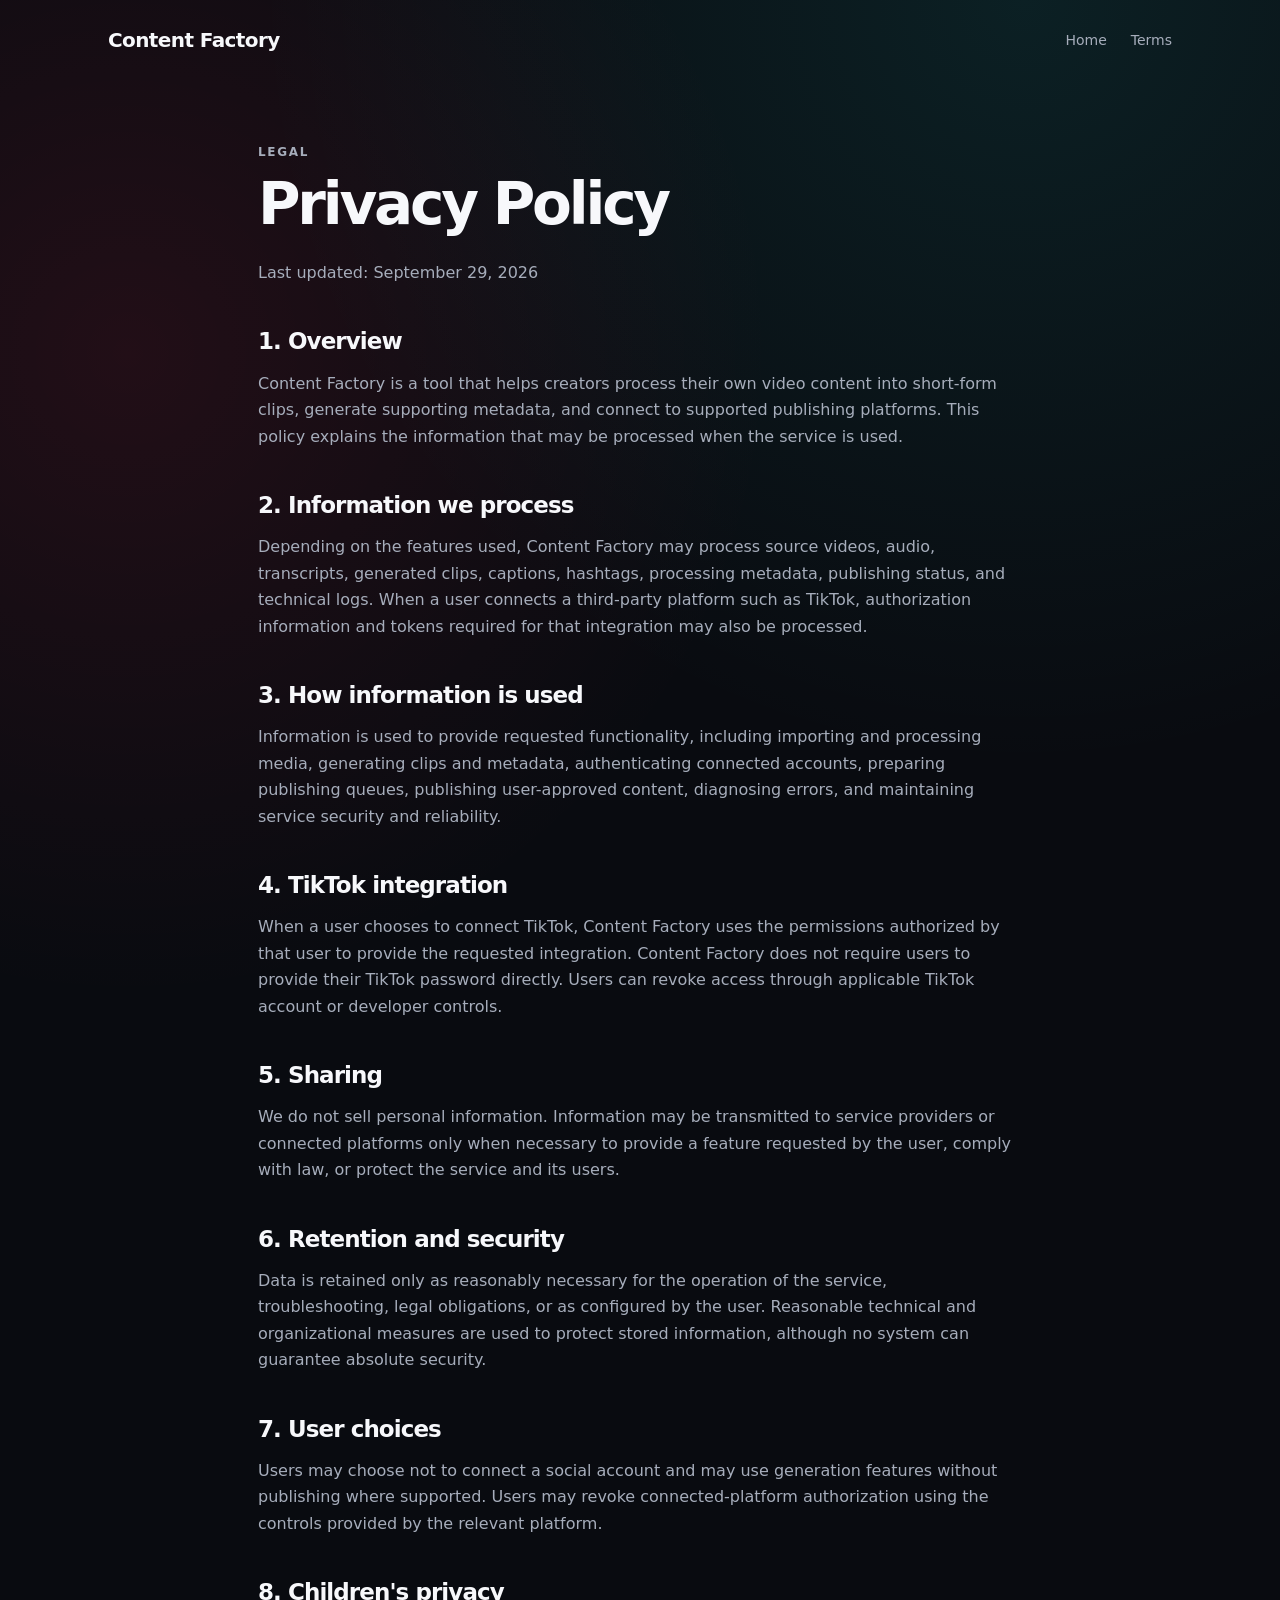
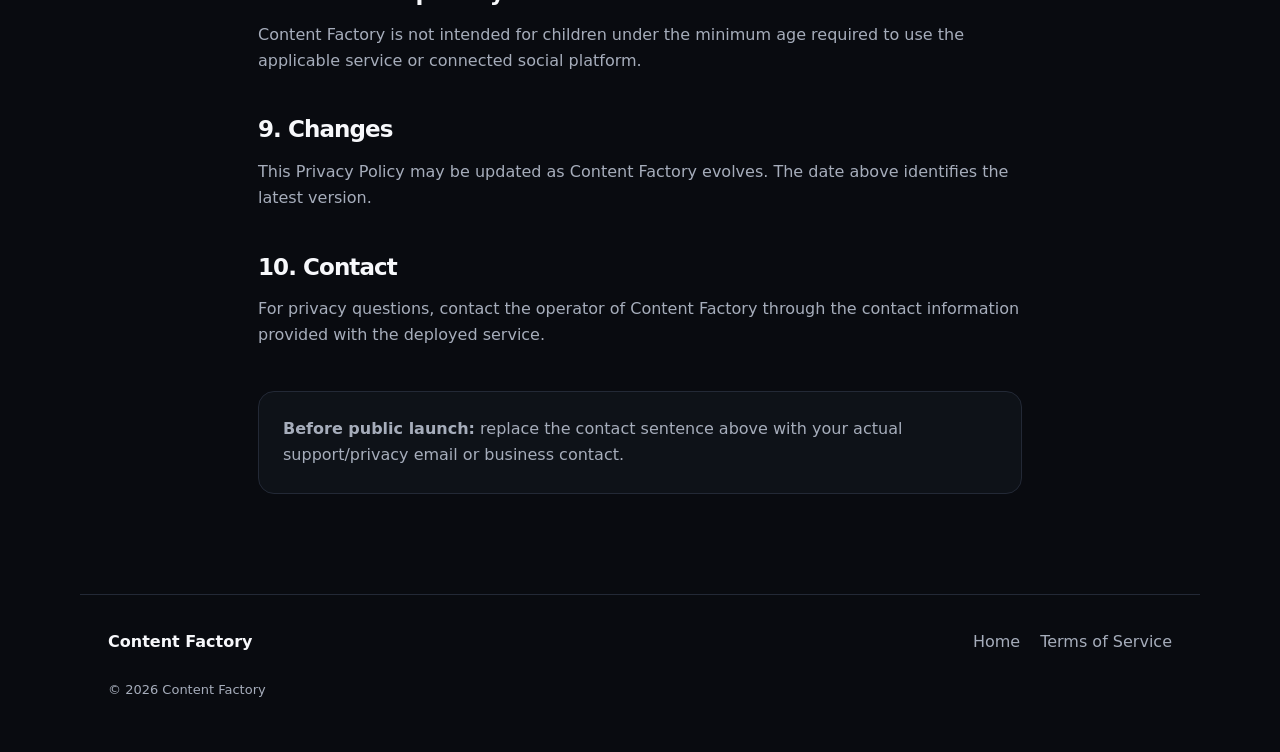
==== privacy/index.html @ 4abaa099 "ready" ====
<!doctype html><html lang="en"><head><meta charset="utf-8"><meta name="viewport" content="width=device-width,initial-scale=1"><title>Privacy Policy — Content Factory</title><link rel="stylesheet" href="../assets/style.css"></head><body><header><a class="brand" href="../">Content Factory</a><nav><a href="../">Home</a><a href="../terms/">Terms</a></nav></header><main class="legal"><p class="eyebrow">LEGAL</p><h1>Privacy Policy</h1><p class="updated">Last updated: September 29, 2026</p><h2>1. Overview</h2><p>Content Factory is a tool that helps creators process their own video content into short-form clips, generate supporting metadata, and connect to supported publishing platforms. This policy explains the information that may be processed when the service is used.</p><h2>2. Information we process</h2><p>Depending on the features used, Content Factory may process source videos, audio, transcripts, generated clips, captions, hashtags, processing metadata, publishing status, and technical logs. When a user connects a third-party platform such as TikTok, authorization information and tokens required for that integration may also be processed.</p><h2>3. How information is used</h2><p>Information is used to provide requested functionality, including importing and processing media, generating clips and metadata, authenticating connected accounts, preparing publishing queues, publishing user-approved content, diagnosing errors, and maintaining service security and reliability.</p><h2>4. TikTok integration</h2><p>When a user chooses to connect TikTok, Content Factory uses the permissions authorized by that user to provide the requested integration. Content Factory does not require users to provide their TikTok password directly. Users can revoke access through applicable TikTok account or developer controls.</p><h2>5. Sharing</h2><p>We do not sell personal information. Information may be transmitted to service providers or connected platforms only when necessary to provide a feature requested by the user, comply with law, or protect the service and its users.</p><h2>6. Retention and security</h2><p>Data is retained only as reasonably necessary for the operation of the service, troubleshooting, legal obligations, or as configured by the user. Reasonable technical and organizational measures are used to protect stored information, although no system can guarantee absolute security.</p><h2>7. User choices</h2><p>Users may choose not to connect a social account and may use generation features without publishing where supported. Users may revoke connected-platform authorization using the controls provided by the relevant platform.</p><h2>8. Children's privacy</h2><p>Content Factory is not intended for children under the minimum age required to use the applicable service or connected social platform.</p><h2>9. Changes</h2><p>This Privacy Policy may be updated as Content Factory evolves. The date above identifies the latest version.</p><h2>10. Contact</h2><p>For privacy questions, contact the operator of Content Factory through the contact information provided with the deployed service.</p><div class="legal-note"><strong>Before public launch:</strong> replace the contact sentence above with your actual support/privacy email or business contact.</div></main><footer><div><strong>Content Factory</strong></div><div class="footerlinks"><a href="../">Home</a><a href="../terms/">Terms of Service</a></div><p class="copyright">© 2026 Content Factory</p></footer></body></html>
---- assets/style.css ----
:root{--bg:#090b10;--panel:#11151d;--text:#f7f8fb;--muted:#a6adbb;--line:#232936;--accent:#ff2d55;--accent2:#25f4ee;--max:1120px}*{box-sizing:border-box}html{scroll-behavior:smooth}body{margin:0;background:radial-gradient(circle at 80% 0%,rgba(37,244,238,.09),transparent 30%),radial-gradient(circle at 10% 15%,rgba(255,45,85,.10),transparent 28%),var(--bg);color:var(--text);font:16px/1.65 Inter,ui-sans-serif,system-ui,-apple-system,BlinkMacSystemFont,"Segoe UI",sans-serif}a{color:inherit;text-decoration:none}header{max-width:var(--max);margin:auto;padding:24px 28px;display:flex;justify-content:space-between;align-items:center}.brand{font-weight:800;letter-spacing:-.03em;font-size:20px}nav{display:flex;gap:24px;color:var(--muted);font-size:14px}nav a:hover,.footerlinks a:hover{color:var(--text)}main{max-width:var(--max);margin:auto;padding:50px 28px 100px}.hero{padding:90px 0 120px;max-width:850px}.badge,.eyebrow{font-size:12px;letter-spacing:.14em;text-transform:uppercase;font-weight:800;color:var(--accent2)}.badge{display:inline-block;padding:7px 11px;border:1px solid var(--line);border-radius:999px;margin-bottom:22px}.hero h1,.legal h1{font-size:clamp(44px,7vw,78px);line-height:1.02;letter-spacing:-.055em;margin:0 0 26px}.hero>p{font-size:20px;color:var(--muted);max-width:760px}.actions{display:flex;gap:14px;margin-top:34px}.button,.secondary{padding:13px 18px;border-radius:10px;font-weight:700}.button{background:var(--text);color:var(--bg)}.secondary{border:1px solid var(--line)}section:not(.hero){padding:70px 0}h2{font-size:36px;letter-spacing:-.04em;line-height:1.15;margin:8px 0 28px}h3{margin:8px 0 8px;font-size:19px}.grid{display:grid;gap:16px}.steps{grid-template-columns:repeat(4,1fr)}.features{grid-template-columns:repeat(3,1fr)}article,.notice,.legal-note{background:rgba(17,21,29,.72);border:1px solid var(--line);border-radius:16px;padding:24px}article span{font-size:12px;color:var(--accent);font-weight:800}article p,.notice p,.legal p,.updated{color:var(--muted)}.notice{margin-top:20px}.notice h2{margin-top:0}.legal{max-width:820px}.legal h1{font-size:58px}.legal h2{font-size:23px;margin-top:42px;margin-bottom:8px}.legal-note{margin-top:42px;color:var(--muted)}footer{max-width:var(--max);margin:auto;padding:34px 28px 48px;border-top:1px solid var(--line);display:grid;grid-template-columns:1fr auto;gap:20px;color:var(--muted)}footer strong{color:var(--text)}footer p{margin:4px 0}.footerlinks{display:flex;gap:20px}.copyright{grid-column:1/-1;font-size:13px}@media(max-width:800px){nav{gap:12px;flex-wrap:wrap;justify-content:flex-end}.steps,.features{grid-template-columns:1fr}.hero{padding:55px 0 70px}.hero h1{font-size:48px}footer{grid-template-columns:1fr}.footerlinks{flex-direction:column;gap:8px}}
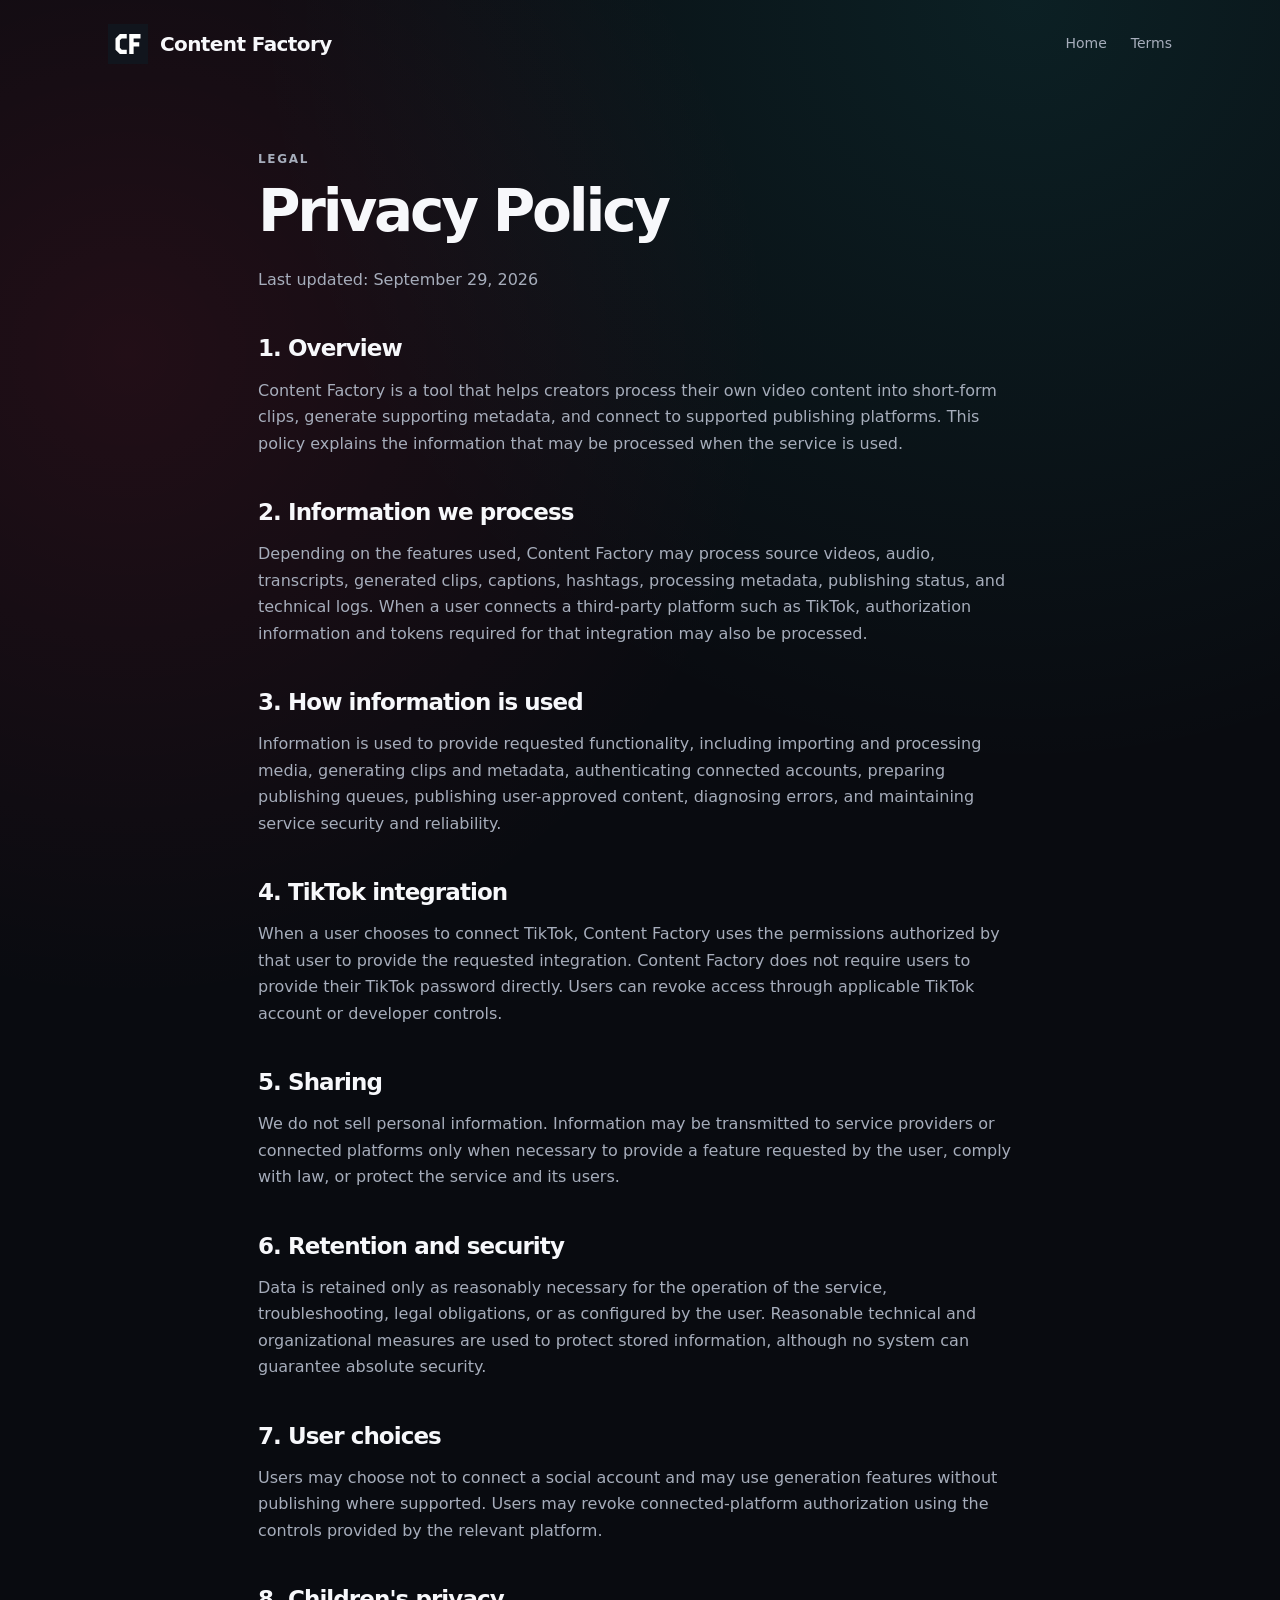
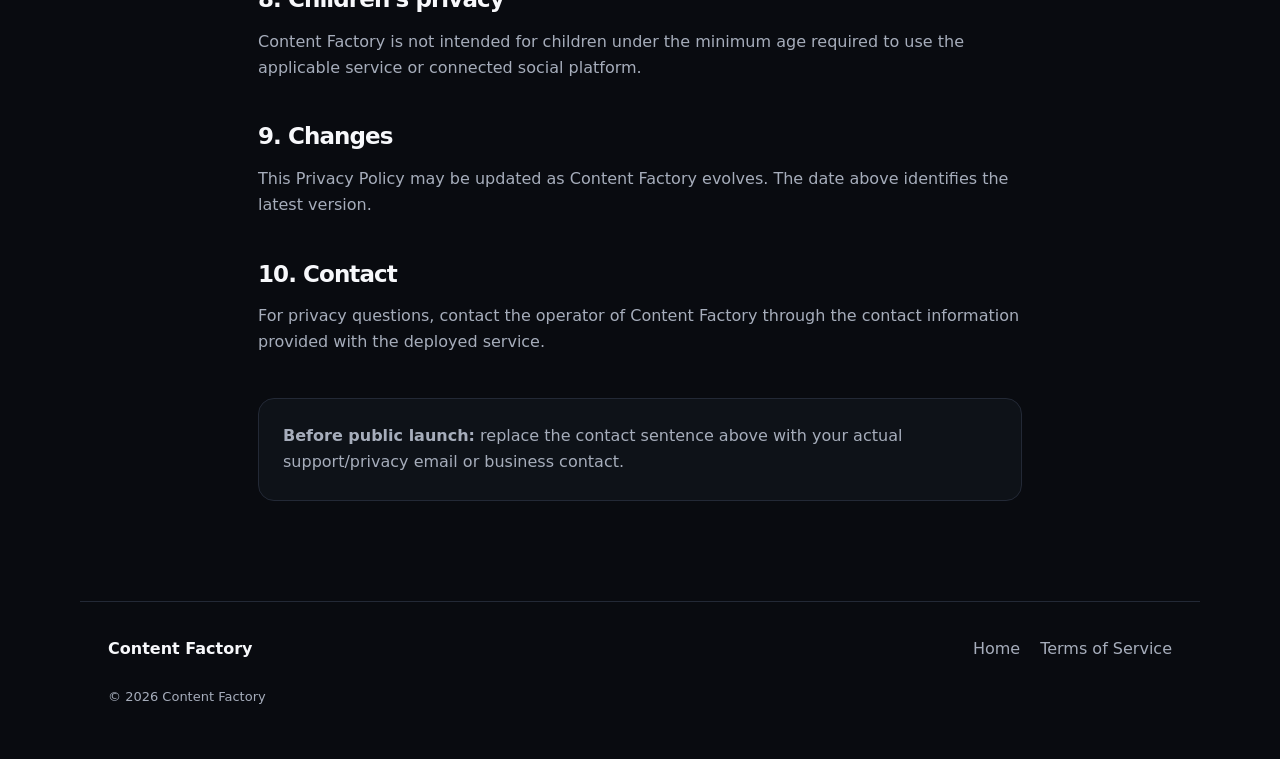
==== commit c58b7123: "fiveico" ====
--- a/privacy/index.html
+++ b/privacy/index.html
@@ -1 +1,8 @@
-<!doctype html><html lang="en"><head><meta charset="utf-8"><meta name="viewport" content="width=device-width,initial-scale=1"><title>Privacy Policy — Content Factory</title><link rel="stylesheet" href="../assets/style.css"></head><body><header><a class="brand" href="../">Content Factory</a><nav><a href="../">Home</a><a href="../terms/">Terms</a></nav></header><main class="legal"><p class="eyebrow">LEGAL</p><h1>Privacy Policy</h1><p class="updated">Last updated: September 29, 2026</p><h2>1. Overview</h2><p>Content Factory is a tool that helps creators process their own video content into short-form clips, generate supporting metadata, and connect to supported publishing platforms. This policy explains the information that may be processed when the service is used.</p><h2>2. Information we process</h2><p>Depending on the features used, Content Factory may process source videos, audio, transcripts, generated clips, captions, hashtags, processing metadata, publishing status, and technical logs. When a user connects a third-party platform such as TikTok, authorization information and tokens required for that integration may also be processed.</p><h2>3. How information is used</h2><p>Information is used to provide requested functionality, including importing and processing media, generating clips and metadata, authenticating connected accounts, preparing publishing queues, publishing user-approved content, diagnosing errors, and maintaining service security and reliability.</p><h2>4. TikTok integration</h2><p>When a user chooses to connect TikTok, Content Factory uses the permissions authorized by that user to provide the requested integration. Content Factory does not require users to provide their TikTok password directly. Users can revoke access through applicable TikTok account or developer controls.</p><h2>5. Sharing</h2><p>We do not sell personal information. Information may be transmitted to service providers or connected platforms only when necessary to provide a feature requested by the user, comply with law, or protect the service and its users.</p><h2>6. Retention and security</h2><p>Data is retained only as reasonably necessary for the operation of the service, troubleshooting, legal obligations, or as configured by the user. Reasonable technical and organizational measures are used to protect stored information, although no system can guarantee absolute security.</p><h2>7. User choices</h2><p>Users may choose not to connect a social account and may use generation features without publishing where supported. Users may revoke connected-platform authorization using the controls provided by the relevant platform.</p><h2>8. Children's privacy</h2><p>Content Factory is not intended for children under the minimum age required to use the applicable service or connected social platform.</p><h2>9. Changes</h2><p>This Privacy Policy may be updated as Content Factory evolves. The date above identifies the latest version.</p><h2>10. Contact</h2><p>For privacy questions, contact the operator of Content Factory through the contact information provided with the deployed service.</p><div class="legal-note"><strong>Before public launch:</strong> replace the contact sentence above with your actual support/privacy email or business contact.</div></main><footer><div><strong>Content Factory</strong></div><div class="footerlinks"><a href="../">Home</a><a href="../terms/">Terms of Service</a></div><p class="copyright">© 2026 Content Factory</p></footer></body></html>
+<!doctype html><html lang="en"><head><meta charset="utf-8"><meta name="viewport" content="width=device-width,initial-scale=1"><title>Privacy Policy — Content Factory</title><link rel="stylesheet" href="../assets/style.css?v=cf-1">
+<meta name="theme-color" content="#11151d">
+<link rel="icon" href="../favicon.ico?v=cf-1" sizes="16x16 32x32 48x48" type="image/x-icon">
+<link rel="icon" href="../assets/branding/content-factory-icon.svg?v=cf-1" type="image/svg+xml" sizes="any">
+<link rel="icon" href="../assets/branding/favicon-32x32.png?v=cf-1" type="image/png" sizes="32x32">
+<link rel="icon" href="../assets/branding/favicon-16x16.png?v=cf-1" type="image/png" sizes="16x16">
+<link rel="apple-touch-icon" href="../assets/branding/apple-touch-icon.png?v=cf-1" sizes="180x180">
+</head><body><header><a class="brand" href="../"><img class="brand-icon" src="../assets/branding/content-factory-icon.svg?v=cf-1" width="40" height="40" alt=""><span>Content Factory</span></a><nav><a href="../">Home</a><a href="../terms/">Terms</a></nav></header><main class="legal"><p class="eyebrow">LEGAL</p><h1>Privacy Policy</h1><p class="updated">Last updated: September 29, 2026</p><h2>1. Overview</h2><p>Content Factory is a tool that helps creators process their own video content into short-form clips, generate supporting metadata, and connect to supported publishing platforms. This policy explains the information that may be processed when the service is used.</p><h2>2. Information we process</h2><p>Depending on the features used, Content Factory may process source videos, audio, transcripts, generated clips, captions, hashtags, processing metadata, publishing status, and technical logs. When a user connects a third-party platform such as TikTok, authorization information and tokens required for that integration may also be processed.</p><h2>3. How information is used</h2><p>Information is used to provide requested functionality, including importing and processing media, generating clips and metadata, authenticating connected accounts, preparing publishing queues, publishing user-approved content, diagnosing errors, and maintaining service security and reliability.</p><h2>4. TikTok integration</h2><p>When a user chooses to connect TikTok, Content Factory uses the permissions authorized by that user to provide the requested integration. Content Factory does not require users to provide their TikTok password directly. Users can revoke access through applicable TikTok account or developer controls.</p><h2>5. Sharing</h2><p>We do not sell personal information. Information may be transmitted to service providers or connected platforms only when necessary to provide a feature requested by the user, comply with law, or protect the service and its users.</p><h2>6. Retention and security</h2><p>Data is retained only as reasonably necessary for the operation of the service, troubleshooting, legal obligations, or as configured by the user. Reasonable technical and organizational measures are used to protect stored information, although no system can guarantee absolute security.</p><h2>7. User choices</h2><p>Users may choose not to connect a social account and may use generation features without publishing where supported. Users may revoke connected-platform authorization using the controls provided by the relevant platform.</p><h2>8. Children's privacy</h2><p>Content Factory is not intended for children under the minimum age required to use the applicable service or connected social platform.</p><h2>9. Changes</h2><p>This Privacy Policy may be updated as Content Factory evolves. The date above identifies the latest version.</p><h2>10. Contact</h2><p>For privacy questions, contact the operator of Content Factory through the contact information provided with the deployed service.</p><div class="legal-note"><strong>Before public launch:</strong> replace the contact sentence above with your actual support/privacy email or business contact.</div></main><footer><div><strong>Content Factory</strong></div><div class="footerlinks"><a href="../">Home</a><a href="../terms/">Terms of Service</a></div><p class="copyright">© 2026 Content Factory</p></footer></body></html>
--- a/assets/style.css
+++ b/assets/style.css
@@ -1 +1,5 @@
 :root{--bg:#090b10;--panel:#11151d;--text:#f7f8fb;--muted:#a6adbb;--line:#232936;--accent:#ff2d55;--accent2:#25f4ee;--max:1120px}*{box-sizing:border-box}html{scroll-behavior:smooth}body{margin:0;background:radial-gradient(circle at 80% 0%,rgba(37,244,238,.09),transparent 30%),radial-gradient(circle at 10% 15%,rgba(255,45,85,.10),transparent 28%),var(--bg);color:var(--text);font:16px/1.65 Inter,ui-sans-serif,system-ui,-apple-system,BlinkMacSystemFont,"Segoe UI",sans-serif}a{color:inherit;text-decoration:none}header{max-width:var(--max);margin:auto;padding:24px 28px;display:flex;justify-content:space-between;align-items:center}.brand{font-weight:800;letter-spacing:-.03em;font-size:20px}nav{display:flex;gap:24px;color:var(--muted);font-size:14px}nav a:hover,.footerlinks a:hover{color:var(--text)}main{max-width:var(--max);margin:auto;padding:50px 28px 100px}.hero{padding:90px 0 120px;max-width:850px}.badge,.eyebrow{font-size:12px;letter-spacing:.14em;text-transform:uppercase;font-weight:800;color:var(--accent2)}.badge{display:inline-block;padding:7px 11px;border:1px solid var(--line);border-radius:999px;margin-bottom:22px}.hero h1,.legal h1{font-size:clamp(44px,7vw,78px);line-height:1.02;letter-spacing:-.055em;margin:0 0 26px}.hero>p{font-size:20px;color:var(--muted);max-width:760px}.actions{display:flex;gap:14px;margin-top:34px}.button,.secondary{padding:13px 18px;border-radius:10px;font-weight:700}.button{background:var(--text);color:var(--bg)}.secondary{border:1px solid var(--line)}section:not(.hero){padding:70px 0}h2{font-size:36px;letter-spacing:-.04em;line-height:1.15;margin:8px 0 28px}h3{margin:8px 0 8px;font-size:19px}.grid{display:grid;gap:16px}.steps{grid-template-columns:repeat(4,1fr)}.features{grid-template-columns:repeat(3,1fr)}article,.notice,.legal-note{background:rgba(17,21,29,.72);border:1px solid var(--line);border-radius:16px;padding:24px}article span{font-size:12px;color:var(--accent);font-weight:800}article p,.notice p,.legal p,.updated{color:var(--muted)}.notice{margin-top:20px}.notice h2{margin-top:0}.legal{max-width:820px}.legal h1{font-size:58px}.legal h2{font-size:23px;margin-top:42px;margin-bottom:8px}.legal-note{margin-top:42px;color:var(--muted)}footer{max-width:var(--max);margin:auto;padding:34px 28px 48px;border-top:1px solid var(--line);display:grid;grid-template-columns:1fr auto;gap:20px;color:var(--muted)}footer strong{color:var(--text)}footer p{margin:4px 0}.footerlinks{display:flex;gap:20px}.copyright{grid-column:1/-1;font-size:13px}@media(max-width:800px){nav{gap:12px;flex-wrap:wrap;justify-content:flex-end}.steps,.features{grid-template-columns:1fr}.hero{padding:55px 0 70px}.hero h1{font-size:48px}footer{grid-template-columns:1fr}.footerlinks{flex-direction:column;gap:8px}}
+
+/* Official CF mark: same SVG as the browser and TikTok app icon. */
+.brand{display:inline-flex;align-items:center;gap:12px;flex-shrink:0}.brand-icon{display:block;flex-shrink:0;object-fit:contain}
+@media(max-width:600px){header{flex-wrap:wrap;gap:18px}header nav{justify-content:flex-start}}
